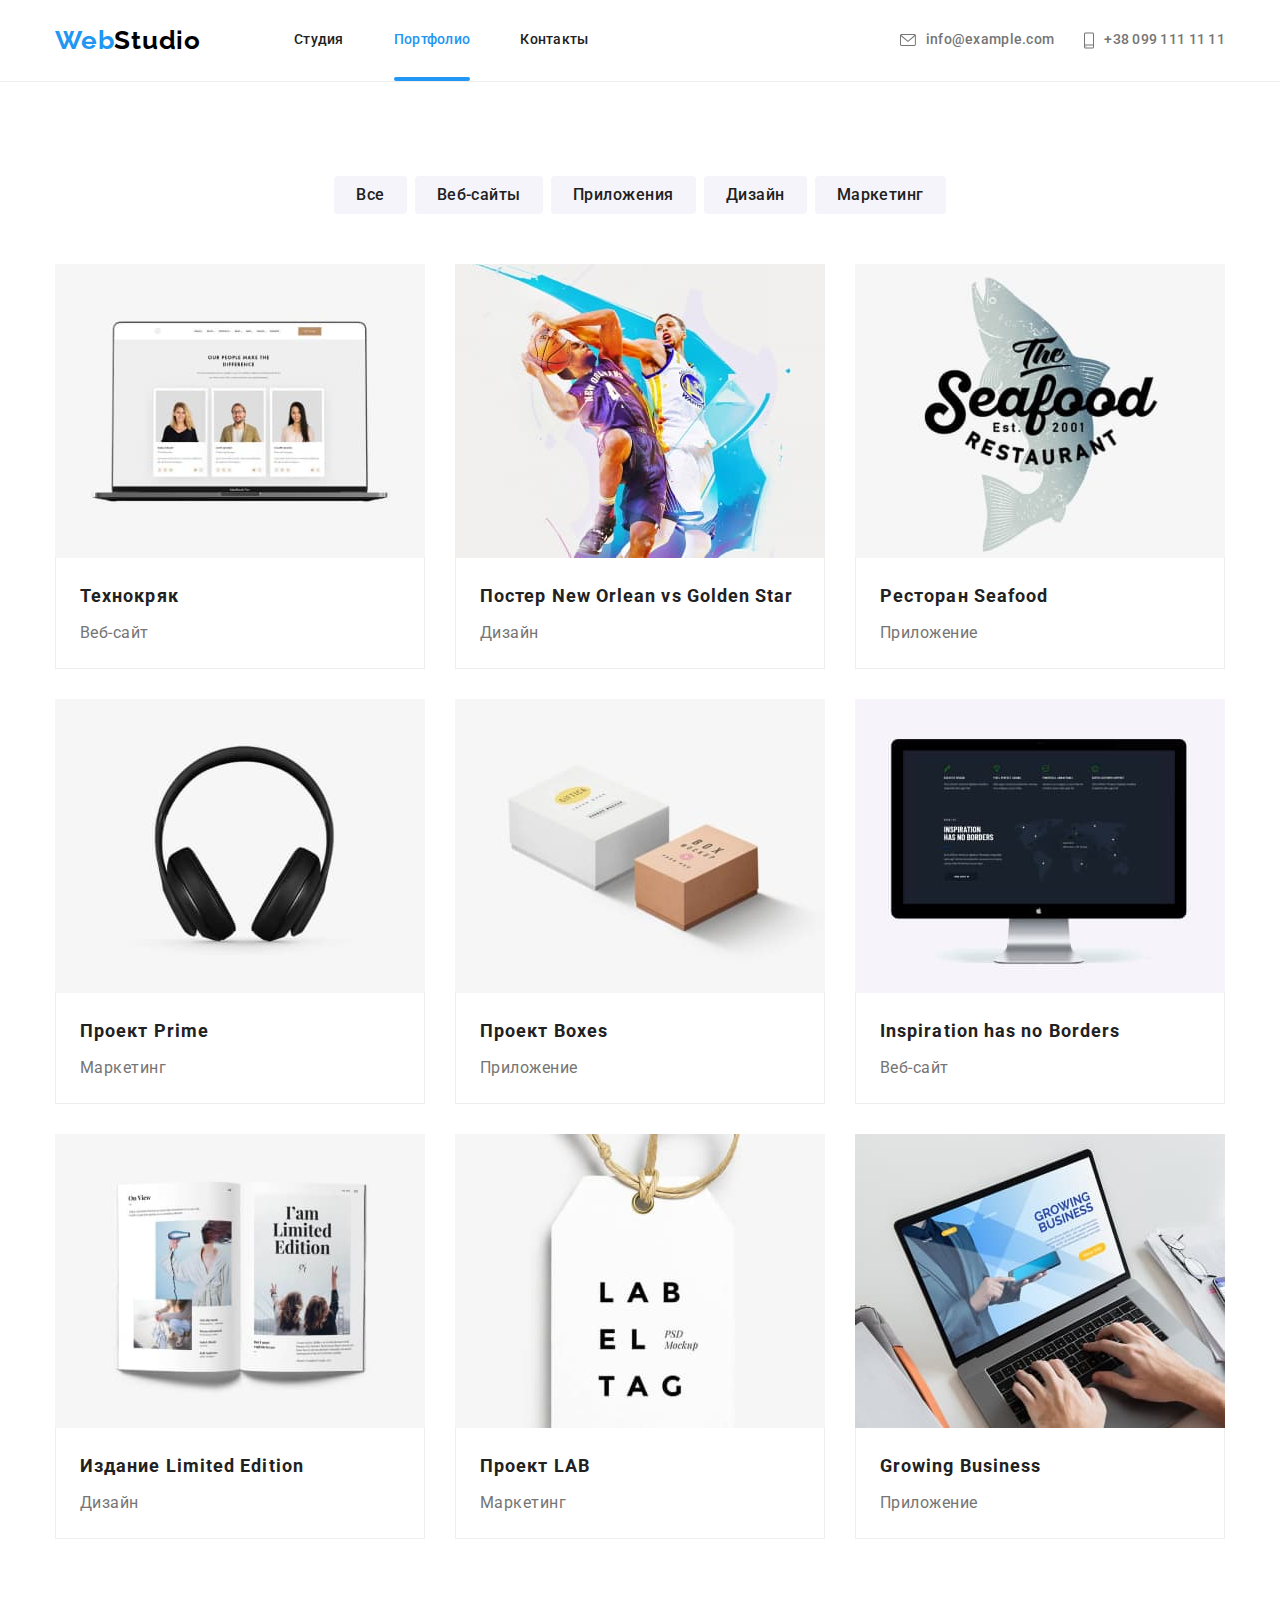
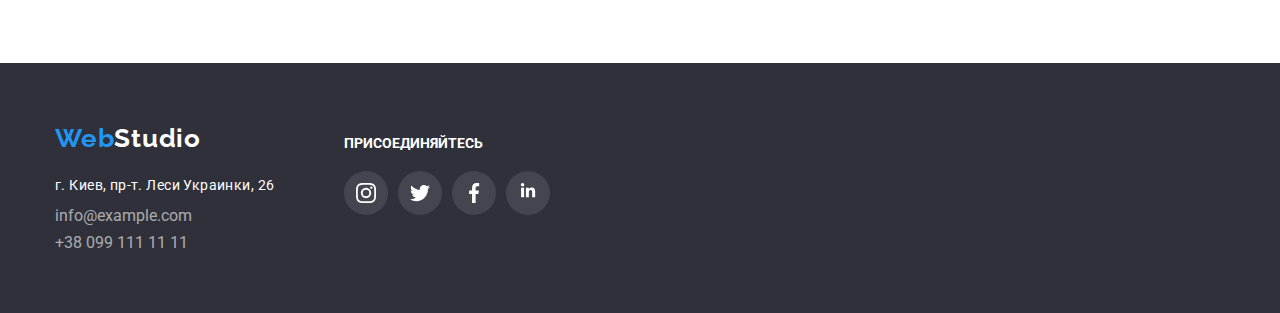
==== portfolio.html @ 6dac3a72 "Копирование ДЗ №5" ====
<!DOCTYPE html>
<html lang="ru">
    <head>
    <title>Портфолио</title>
    <meta charset="UTF-8">
    <link rel="preconnect" href="https://fonts.googleapis.com">
    <link rel="preconnect" href="https://fonts.gstatic.com" crossorigin>
    <link href="https://fonts.googleapis.com/css2?family=Raleway:wght@700&family=Roboto:wght@400;500;700;900&display=swap"
    rel="stylesheet">
    <link rel="stylesheet" href="https://cdnjs.cloudflare.com/ajax/libs/modern-normalize/1.1.0/modern-normalize.min.css">
    <link rel="stylesheet" href="./css/styles.css">
</head>
<body>
    <header class="header">
        <div class="container">
            <div class="flex-box">
                <nav class="main-nav">
                    <a class="logofull" href="./index.html"><span class="logo">Web</span><span
                            class="logo-black">Studio</span></a>
                    <ul class="menu-nav">
                        <li class="link-nav"><a class="navlink" href="./index.html">Студия</a></li>
                        <li class="link-nav"><a class="navlink current" href="./portfolio.html">Портфолио</a></li>
                        <li class="link-nav"><a class="navlink" href="Контакты">Контакты</a></li>
                    </ul>
                </nav>
                <ul class="contacts">
                    <li class="contact-items"><a class="contact" href="mailto:info@example.com">
                            <svg class="icons-header" width="16px" height="12px">
                                <use href="./images/icons.svg#icon-envelope"></use>
                            </svg>info@example.com
                        </a>
                    </li>
                    <li class="contact-items"><a class="contact" href="tel:+380991111111">
                            <svg class="icons-header" width="10px" height="16.93px">
                                <use href="./images/icons.svg#icon-smartphone"></use>
                            </svg>+38 099 111 11 11
                        </a>
                    </li>
                </ul>
            </div>
        </div>
    </header>
    </div>
    <main>
        <section class="buttons-img section">
            <div class="container">
            <h1 class="hidden">Portfolio</h1>  <!-- скрыть !!!!-->
            <ul class="buttons">
            <li class="button-item"><button class="button" type="button">Все</button></li>
            <li class="button-item"><button class="button" type="button">Веб-сайты</button></li>
            <li class="button-item"><button class="button" type="button">Приложения</button></li>
            <li class="button-item"><button class="button" type="button">Дизайн</button></li>
            <li class="button-item"><button class="button" type="button">Маркетинг</button></li>
            </ul>
            <ul class="images-portfolio">
                <li class="images-foto"><a class="link-portfolio" href="#">
                    <div class="card">
                            <div class="actions">
                                <img src="./images/laptop.jpg" 
                                alt="Рабочий стол ноутбука" 
                                width="370" 
                                height="294"/>
                                <div class="card-text">
                                    <p>Технокряк это современная площадка распространения коронавируса. Компании используют эту
                                        платформу для цифрового шпионажа и атак на защищённые сервера конкурентов.</p>
                                </div>
                            </div>
                            <div class="portfolio-box">
                                <h2 class="title-portfolio">Технокряк</h2>
                                <p class="type-portfolio">Веб-сайт</p>
                            </div>
                    </div>
                    </a>
                </li>
                <li class="images-foto"><a class="link-portfolio" href="#">
                    <div class="card">
                        <div class="actions">
                            <img src="./images/sport.jpg" 
                            alt="Спортивный постер" 
                            width="370" 
                            height="294"/>
                            <div class="card-text">
                                <p>Технокряк это современная площадка распространения коронавируса. Компании используют эту
                                    платформу для цифрового шпионажа и атак на защищённые сервера конкурентов.</p>
                            </div>
                         </div>
                        <div class="portfolio-box">
                        <h2 class="title-portfolio">Постер New Orlean vs Golden Star</h2>
                        <p class="type-portfolio">Дизайн</p>
                        </div>
                    </div>    
                    </a>
                </li>
                <li class="images-foto"><a class="link-portfolio" href="#">
                    <div class="card">
                        <div class="actions">
                            <img src="./images/logo.jpg" 
                            alt="Логотип Seafood" 
                            width="370" 
                            height="294"/>
                            <div class="card-text">
                                <p>Технокряк это современная площадка распространения коронавируса. Компании используют эту
                                    платформу для цифрового шпионажа и атак на защищённые сервера конкурентов.</p>
                            </div>
                        </div>
                        <div class="portfolio-box">
                        <h2 class="title-portfolio">Ресторан Seafood</h2>
                        <p class="type-portfolio">Приложение</p>
                        </div>
                    </div>
                    </a>
                </li>
                <li class="images-foto"><a class="link-portfolio" href="#">
                    <div class="card">
                        <div class="actions">
                            <img src="./images/hearphones.jpg" 
                            alt="Проект Prime" 
                            width="370" 
                            height="294"/>
                            <div class="card-text">
                                <p>Технокряк это современная площадка распространения коронавируса. Компании используют эту
                                    платформу для цифрового шпионажа и атак на защищённые сервера конкурентов.</p>
                            </div>
                        </div>
                        <div class="portfolio-box">
                        <h2 class="title-portfolio">Проект Prime</h2>
                        <p class="type-portfolio">Маркетинг</p>
                        </div>
                    </div>
                    </a>
                </li>
                <li class="images-foto"><a class="link-portfolio" href="#">
                    <div class="card">
                        <div class="actions">
                            <img src="./images/boxes.jpg" 
                            alt="Проект Boxes" 
                            width="370" 
                            height="294"/>
                            <div class="card-text">
                                <p>Технокряк это современная площадка распространения коронавируса. Компании используют эту
                                    платформу для цифрового шпионажа и атак на защищённые сервера конкурентов.</p>
                            </div>
                        </div>
                        <div class="portfolio-box">
                        <h2 class="title-portfolio">Проект Boxes</h2>
                        <p class="type-portfolio">Приложение</p>
                        </div>
                    </div>
                    </a>
                </li>
                <li class="images-foto"><a class="link-portfolio" href="#">
                    <div class="card">
                        <div class="actions">
                            <img src="./images/monitor.jpg" 
                            alt="Монитор" 
                            width="370" 
                            height="294"/>
                            <div class="card-text">
                                <p>Технокряк это современная площадка распространения коронавируса. Компании используют эту
                                    платформу для цифрового шпионажа и атак на защищённые сервера конкурентов.</p>
                            </div>
                        </div>
                            <div class="portfolio-box">
                            <h2 class="title-portfolio">Inspiration has no Borders</h2>
                            <p class="type-portfolio">Веб-сайт</p>
                            </div>
                    </div>
                    </a>
                </li>
                <li class="images-foto"><a class="link-portfolio" href="#">
                    <div class="card">
                        <div class="actions">
                            <img src="./images/book.jpg" 
                            alt="Книга" 
                            width="370" 
                            height="294"/>
                            <div class="card-text">
                                <p>Технокряк это современная площадка распространения коронавируса. Компании используют эту
                                    платформу для цифрового шпионажа и атак на защищённые сервера конкурентов.</p>
                            </div>
                        </div>
                        <div class="portfolio-box">
                        <h2 class="title-portfolio">Издание Limited Edition</h2>
                        <p class="type-portfolio">Дизайн</p>
                        </div>
                    </div>
                    </a>
                </li>
                <li class="images-foto"><a class="link-portfolio" href="#">
                    <div class="card">
                        <div class="actions">
                            <img src="./images/label.jpg" 
                            alt="Бирка" 
                            width="370" 
                            height="294"/>
                            <div class="card-text">
                                <p>Технокряк это современная площадка распространения коронавируса. Компании используют эту
                                    платформу для цифрового шпионажа и атак на защищённые сервера конкурентов.</p>
                            </div>
                        </div>
                        <div class="portfolio-box">
                        <h2 class="title-portfolio">Проект LAB</h2>
                        <p class="type-portfolio">Маркетинг</p>
                        </div>
                    </div>
                    </a>
                </li>
                <li class="images-foto"><a class="link-portfolio" href="#">
                    <div class="card">
                        <div class="actions">
                            <img src="./images/worklaptop.jpg" 
                            alt="Ноутбук" 
                            width="370" 
                            height="294"/>
                            <div class="card-text">
                                <p>Технокряк это современная площадка распространения коронавируса. Компании используют эту
                                    платформу для цифрового шпионажа и атак на защищённые сервера конкурентов.</p>
                            </div> 
                        </div>
                        <div class="portfolio-box">
                        <h2 class="title-portfolio">Growing Business</h2>
                        <p class="type-portfolio">Приложение</p>
                        </div>
                    </div>
                    </a>
                </li>      
            </ul>
            </div>
        </section>
    </main>
    <footer class="footer">
        <div class="container">
        <ul class="parts">
            <li>
                <a class="logofull" href="./index.html"><span class="logo">Web</span><span class="logo-white">Studio</span></a>
                <address>
                    <ul class="contact-list-footer">
                        <li class="address-footer"><a class="contact-address" href="https://goo.gl/maps/3nvqBp6d8EfzjDu38">г.
                                Киев, пр-т. Леси
                                Украинки, 26</a></li>
                        <li class="mail-footer"><a class="contact-footer" href="mailto:info@example.com">info@example.com</a>
                        </li>
                        <li class="tel-footer"><a class="contact-footer" href="tel:+380991111111">+38 099 111 11 11</a></li>
                    </ul>
                </address>
            </li>
            <li class="join-part">
                <div>
                    <h4 class="join-tittle">ПРИСОЕДИНЯЙТЕСЬ</h4>
                    <ul class="join-list">
                        <li class="socials-join"><a class="join-link" href="https://www.instagram.com">
                                <svg class="join-icons" width="20px" height="20px">
                                    <use href="./images/icons.svg#icon-instagram-1"></use>
                                </svg>
                            </a>
                        </li>
                        <li class="socials-join"><a class="join-link" href="https://twitter.com">
                                <svg class="join-icons" width="20px" height="20px">
                                    <use href="./images/icons.svg#icon-twitter-1"></use>
                                </svg>
                            </a>
                        </li>
                        <li class="socials-join"><a class="join-link" href="https://www.facebook.com">
                                <svg class="join-icons" width="20px" height="20px">
                                    <use href="./images/icons.svg#icon-facebook-1"></use>
                                </svg>
                            </a>
                        </li>
                        <li class="socials-join"><a class="join-link" href="https://linkedin.com/">
                                <svg class="join-icons" width="20px" height="20px">
                                    <use href="./images/icons.svg#icon-linkedin-1"></use>
                                </svg>
                            </a>
                        </li>
                    </ul>
            </li>
        </ul>
        </address>
        </div>
    </footer>
</body>
</html>
---- css/styles.css ----
:root {
  /* Цвет основного текста */
  --main-text-color: #757575;
  /* Цвет текста навигаций */
  --color-text-nav: #212121;
  /* Цвет акцента */
  --color-accent: #2196f3;
  /* Цвет основого фона */
  --background-color-main: #e5e5e5;
  /* Цвет фона футера и раздела заказа */
  --background-color: #2f303a;
  /* Цвет фона кнопок */
  --background-buttons: #f5f4fa;
  /* цвет кнопок и адреса */
  --color-but-add: #fff;

  --color-icons: #afb1b8;

  --timing-function: cubic-bezier(0.4, 0, 0.2, 1);
}
body {
  font-family: Roboto, sans-serif;
  color: var(--main-text-color);
}

ul {
  list-style: none;
}

img {
  display: block;
}
.container {
  margin-left: auto;
  margin-right: auto;
  width: 1200px;
  padding-left: 15px;
  padding-right: 15px;
}
/* Header */

.header {
  border-bottom: 1px solid #eeeeee;
}

/* logo */
.logofull {
  font-family: Raleway, sans-serif;
  font-weight: 700;
  font-size: 26px;
  line-height: 1.19;
  letter-spacing: 0.03em;
  text-decoration: none;
}

.logo {
  color: var(--color-accent);
}
.logo-black {
  color: #000;
}

.logo-white {
  color: var(--color-but-add);
}

/* Menu-nav */
.flex-box {
  display: flex;
}

.main-nav,
.contacts {
  display: flex;
  align-items: center;
}

.menu-nav {
  display: flex;
  margin-left: 93px;
  padding-left: 0;
  margin-top: 0px;
  margin-bottom: 0px;
}
.navlink {
  position: relative;
}
.current::after {
  content: '';
  display: block;
  width: 100%;
  height: 4px;
  background-color: var(--color-accent);
  position: absolute;
  bottom: -1px;
  border-radius: 2px;
  color: var(--color-accent);
}

.menu-nav .link-nav:not(:last-child) {
  margin-right: 50px;
}
.menu-nav .navlink {
  display: block;
  align-items: center;
  padding-top: 32px;
  padding-bottom: 32px;
  font-weight: 500;
  font-size: 14px;
  line-height: 1.14;
  letter-spacing: 0.02em;
  text-decoration: none;
  color: var(--color-text-nav);
  /* CSS-переход */
  transition-property: color;
  transition-duration: 250ms;
  transition-timing-function: var(--timing-function);
  transition-delay: 0ms;
}

.menu-nav .current {
  color: var(--color-accent);
}

.menu-nav .active {
  color: var(--color-accent);
}

.menu-nav .navlink:hover,
.menu-nav .navlink:focus {
  color: var(--color-accent);
}

.contacts {
  margin-left: auto;
  padding-left: 0px;
  margin-top: 0px;
  margin-bottom: 0px;
}
.icons-header {
  margin-right: 10px;
}
.contacts .contact-items:not(:last-child) {
  margin-right: 30px;
}

.contact {
  padding-top: 32px;
  padding-bottom: 32px;
  display: flex;
  align-items: center;
}
.contacts .contact,
.footer .contact {
  font-style: normal;
  font-weight: 500;
  font-size: 14px;
  line-height: 1.14;
  letter-spacing: 0.02em;
  text-decoration: none;
  color: var(--main-text-color);
  /* CSS-переход */
  transition-property: color;
  transition-duration: 250ms;
  transition-timing-function: var(--timing-function);
  transition-delay: 0ms;
}

.contacts .contact:hover,
.contacts .contact:focus {
  color: var(--color-accent);
}

.icons-header {
  fill: var(--main-text-color);
  /* CSS-переход */
  transition-property: fill;
  transition-duration: 250ms;
  transition-timing-function: var(--timing-function);
  transition-delay: 0ms;
}
.contact:hover .icons-header,
.contact:focus .icons-header {
  fill: var(--color-accent);
}

/* Buttons */
.buttons {
  padding: 0px;
  margin-top: 0px;
  margin-bottom: 0px;
  display: flex;
  justify-content: center;
}
.buttons .button {
  font-family: Roboto;
  color: var(--color-text-nav);
  background-color: var(--background-buttons);
  font-weight: 500;
  font-size: 16px;
  line-height: 1.625;
  letter-spacing: 0.03em;
  cursor: pointer;
  border-radius: 4px;
  border: transparent;
  padding: 6px 22px;
  /* CSS-переход */
  transition-property: color, background-color, box-shadow;
  transition-duration: 250ms;
  transition-timing-function: var(--timing-function);
  transition-delay: 0ms;
}

.buttons .button:hover,
.buttons .button:focus {
  box-shadow: 0px 3px 1px rgba(0, 0, 0, 0.1), 0px 1px 2px rgba(0, 0, 0, 0.08),
    0px 2px 2px rgba(0, 0, 0, 0.12);
  color: var(--color-but-add);
  background-color: var(--color-accent);
}

.button-item:not(:last-child) {
  margin-right: 8px;
}
/* Portfolio */
.images-portfolio {
  display: flex;
  flex-wrap: wrap;
  padding: 0px;
  margin-top: 50px;
  margin-bottom: 0px;
}

.images-portfolio .title-portfolio {
  font-weight: 700;
  font-size: 18px;
  line-height: 2;
  letter-spacing: 0.06em;
  color: var(--color-text-nav);
  margin-top: 0px;
  margin-bottom: 0px;
}
.images-portfolio .type-portfolio {
  font-size: 16px;
  line-height: 1.875;
  letter-spacing: 0.03em;
  padding: 0px;
  margin-top: 0px;
  margin-bottom: 0px;
  padding-top: 4px;
  color: var(--main-text-color);
}
.portfolio-box {
  padding: 20px 24px;
  border-bottom: 1px solid #eeeeee;
  border-left: 1px solid #eeeeee;
  border-right: 1px solid #eeeeee;
}
.images-foto {
  margin-right: 30px;
  margin-bottom: 30px;
}

.images-foto:nth-child(3n) {
  margin-right: 0px;
}
/* Footer */

.footer {
  background-color: var(--background-color);
  padding-top: 60px;
  padding-bottom: 60px;
}

.contact-footer {
  color: rgba(255, 255, 255, 0.6);
  text-decoration: none;
  font-style: normal;
}

.mail-footer {
  margin-top: 9px;
}

.tel-footer {
  margin-top: 9px;
}

.address-footer {
  margin-top: 20px;
}

.footer .contact-address {
  font-style: normal;
  color: var(--color-but-add);
  font-family: Roboto;
  font-size: 14px;
  line-height: 1.71;
  letter-spacing: 0.03em;
  text-decoration: none;
}
/* footer join */
.join-part {
  display: flex;
  flex-direction: column;
  margin-left: 70px;
  margin-top: 12px;
}

.join-tittle {
  color: var(--color-but-add);
  font-style: normal;
  font-weight: bold;
  font-size: 14px;
  line-height: 16px;
  letter-spacing: 1.143;
  margin-top: 0px;
  margin-bottom: 20px;
}

.join-list {
  display: flex;
  align-items: center;
  padding: 0px;
  margin: 0px;
}

.join-link {
  display: flex;
  align-items: center;
  justify-content: center;
  width: 44px;
  height: 44px;
  border-radius: 50%;
  background-color: rgba(255, 255, 255, 0.1);
  /* CSS-переход */
  transition-property: background-color;
  transition-duration: 250ms;
  transition-timing-function: var(--timing-function);
  transition-delay: 0ms;
}
.socials-join + .socials-join {
  margin-left: 10px;
}

.join-link:hover,
.join-link:focus {
  background-color: var(--color-accent);
}

.join-icons {
  fill: var(--color-but-add);
}

.parts {
  padding: 0px;
  margin: 0px;
  display: flex;
}

/* Main index */
.title-benefits {
  color: var(--color-text-nav);
  font-weight: 700;
  font-size: 14px;
  line-height: 1.14;
  letter-spacing: 0.03em;
  margin-top: 0px;
  margin-bottom: 0px;
}

.text-benefits {
  font-size: 14px;
  line-height: 1.71;
  letter-spacing: 0.03em;
  margin-top: 10px;
  margin-bottom: 0px;
}

.title-about-us {
  font-weight: 700;
  font-size: 36px;
  line-height: 1.16;
  text-align: center;
  letter-spacing: 0.03em;
  color: var(--color-text-nav);
}

.title-our-team {
  font-weight: 700;
  font-size: 36px;
  line-height: 1.12;
  text-align: center;
  letter-spacing: 0.03em;
  color: var(--color-text-nav);
  margin-top: 0px;
  margin-bottom: 50px;
}

.our-team {
  background-color: var(--background-buttons);
}

.bottom-box {
  padding-top: 30px;
  padding-bottom: 30px;
}
.title-name {
  font-weight: 500;
  font-size: 16px;
  line-height: 1.187;
  letter-spacing: 0.03em;
  color: var(--color-text-nav);
  margin-top: 0px;
  margin-bottom: 0px;
  text-align: center;
  padding-bottom: 10px;
}
.work-position {
  font-size: 16px;
  line-height: 1.187;
  letter-spacing: 0.03em;
  margin-top: 0px;
  margin-bottom: 0px;
  text-align: center;
}

/* HEROOOOOO */

.for-user {
  background-image: linear-gradient(to bottom, rgba(47, 48, 58, 0.4), rgba(47, 48, 58, 0.4)),
    url('../images/background_hero.jpg');
  background-repeat: no-repeat;
  background-position: 50% 50%;
  background-size: cover;
  display: flex;
  align-items: center;
  flex-direction: column;
  padding-top: 200px;
  padding-bottom: 200px;
}
.title-for-user {
  font-weight: 900;
  font-size: 44px;
  line-height: 1.36;
  text-align: center;
  letter-spacing: 0.06em;
  text-transform: uppercase;
  color: var(--color-but-add);
  margin-bottom: 0px;
  margin-top: 0px;
  padding-bottom: 30px;
}

.button-text {
  font-weight: 700;
  font-size: 16px;
  line-height: 1.875;
  letter-spacing: 0.06em;
  background-color: var(--color-accent);
  color: var(--color-but-add);
  cursor: pointer;
  text-shadow: 0px 4px 4px rgba(0, 0, 0, 0.25);
  border-radius: 4px;
  padding: 10px 32px;
  /* CSS-переход */
  transition-property: background-color;
  transition-duration: 250ms;
  transition-timing-function: var(--timing-function);
  transition-delay: 0ms;
}
.button-text:hover,
.button-text:focus {
  background-color: #188ce8;
}

.img-position {
  width: 270px;
  background-color: var(--color-but-add);
  border: none;
  box-shadow: 0px 1px 3px rgba(0, 0, 0, 0.12), 0px 1px 1px rgba(0, 0, 0, 0.14),
    0px 2px 1px rgba(0, 0, 0, 0.2);
  border-radius: 0px 0px 4px 4px;
}
.img-cont {
  display: flex;
  padding-left: 0px;
  margin-top: 0px;
  margin-bottom: 0px;
}

.img-position:not(:last-child) {
  margin-right: 30px;
}
.section {
  padding-top: 94px;
  padding-bottom: 94px;
}
.benefits {
  padding-top: 94px;
}

.benefits-title-text {
  display: flex;
  padding: 0px;
  margin: 0px;
}

.benefits-cont {
  width: 270px;
}
.benefits-cont:not(:last-child) {
  margin-right: 30px;
}

.img-about-us {
  display: flex;
  margin-top: 0px;
  margin-bottom: 0px;
  padding: 0px;
}
.title-about-us {
  margin-top: 0px;
  margin-bottom: 50px;
}

.img-about-us li:not(:last-child) {
  margin-right: 30px;
}

.contact-list-footer {
  margin-top: 0px;
  padding: 0px;
  margin-bottom: 0px;
}

.hidden {
  display: none;
}

/* our team  */
.social-icons-list {
  display: flex;
  justify-content: center;
  align-items: center;
  padding: 16px 32px 0px 32px;
}
.socials + .socials {
  margin-left: 10px;
}
.social-items {
  display: flex;
  align-items: center;
  justify-content: center;
  width: 44px;
  height: 44px;
  border-radius: 50%;
  /* CSS-переход */
  transition-property: background-color;
  transition-duration: 250ms;
  transition-timing-function: var(--timing-function);
  transition-delay: 0ms;
}

.social-items:hover,
.social-items:focus {
  background-color: var(--color-accent);
}

.social-items .social-icons {
  fill: var(--color-icons);
  /* CSS-переход */
  transition-property: fill;
  transition-duration: 250ms;
  transition-timing-function: var(--timing-function);
  transition-delay: 0ms;
}

.social-items:hover .social-icons,
.social-items:focus .social-icons {
  fill: var(--color-but-add);
}

/* clients */
.title-client {
  color: var(--color-text-nav);
  font-weight: bold;
  font-size: 36px;
  line-height: 42px;
  text-align: center;
  letter-spacing: 1.17;
  margin-top: 0px;
  margin-bottom: 50px;
}

.client-list {
  display: flex;
}

.client-list {
  padding: 0px;
  margin: 0px;
}
.client + .client {
  margin-left: 30px;
}

.client-icon {
  fill: var(--color-icons);
  /* CSS-переход */
  transition-property: fill;
  transition-duration: 250ms;
  transition-timing-function: var(--timing-function);
  transition-delay: 0ms;
}

.client {
  display: flex;
}

.client-link {
  width: 170px;
  height: 92px;
  border: 1px solid var(--color-icons);
  border-radius: 4px;
  /* CSS-переход */
  transition-property: fill, border;
  transition-duration: 250ms;
  transition-timing-function: var;
  transition-delay: 0ms;
}

.client-link:hover,
.client-link:focus {
  fill: var(--color-accent);
  border: 1px solid var(--color-accent);
}

.client-link:hover .client-icon,
.client-link:focus .client-icon {
  fill: var(--color-accent);
}
.link-portfolio {
  text-decoration: none;
}
.link-portfolio .card {
  /* CSS-переход */
  transition-property: box-shadow;
  transition-duration: 250ms;
  transition-timing-function: var(--timing-function);
  transition-delay: 0ms;
}

.link-portfolio:hover .card {
  box-shadow: 0px 1px 1px rgba(0, 0, 0, 0.12), 0px 4px 4px rgba(0, 0, 0, 0.06),
    1px 4px 6px rgba(0, 0, 0, 0.16);
}

.icon-benefits {
  width: 270px;
  height: 120px;
  background-color: var(--background-buttons);
  border-radius: 4px;
  margin-bottom: 30px;
  display: flex;
  align-items: center;
  justify-content: center;
}
.img-list {
  position: relative;
}
.type-img-about-us {
  background: rgba(47, 48, 58, 0.8);
  position: absolute;
  bottom: 0;
  width: 370px;
  height: 70px;
  font-weight: bold;
  font-size: 14px;
  line-height: 16px;
  letter-spacing: 0.03em;
  color: var(--color-but-add);
  display: flex;
  align-items: center;
  justify-content: center;
}

.actions {
  position: relative;
  overflow: hidden;
}

.card-text {
  display: flex;
  padding-left: 24px;
  padding-right: 24px;
  flex-wrap: wrap;
  align-items: center;
  position: absolute;
  background: rgba(33, 150, 243, 0.9);
  color: var(--color-but-add);
  width: 100%;
  height: 100%;
  bottom: 0;
  font-weight: 400;
  font-size: 18px;
  line-height: 1.56;
  letter-spacing: 0.03em;
  transform: translateY(101%);
  transition-property: transform;
  transition-duration: 250ms;
  transition-timing-function: var(--timing-function);
  transition-delay: 0ms;
}

.link-portfolio:hover .card-text {
  transform: translateY(0%);
}
/* Модалка + бэкдроп */

.backdrop {
  position: fixed;
  background-color: rgba(0, 0, 0, 0.2);
  top: 0;
  left: 0;
  width: 100%;
  height: 100%;
  z-index: 1;
  opacity: 1;
  transition: opacity;
  transition-duration: 250ms;
  transition-timing-function: var(--timing-function);
}
.backdrop.is-hidden {
  opacity: 0;
  pointer-events: none;
}

.backdrop.is-hidden .modal {
  transform: translate(-50%, -50%) scale(0.1);
}

.modal {
  position: absolute;
  top: 50%;
  left: 50%;
  transform: translate(-50%, -50%) scale(1);
  width: 528px;
  height: 591px;
  background-color: var(--color-but-add);
  box-shadow: 0px 1px 3px rgba(0, 0, 0, 0.12), 0px 1px 1px rgba(0, 0, 0, 0.14),
    0px 2px 1px rgba(0, 0, 0, 0.2);
  border-radius: 4px;
  transition: transform;
  transition-duration: 250ms;
  transition-timing-function: var(--timing-function);
}

.but-close-modal {
  position: absolute;
  top: 8px;
  right: 8px;
  border: none;
  background-color: var(--color-but-add);
  padding: 0px;
  cursor: pointer;
}
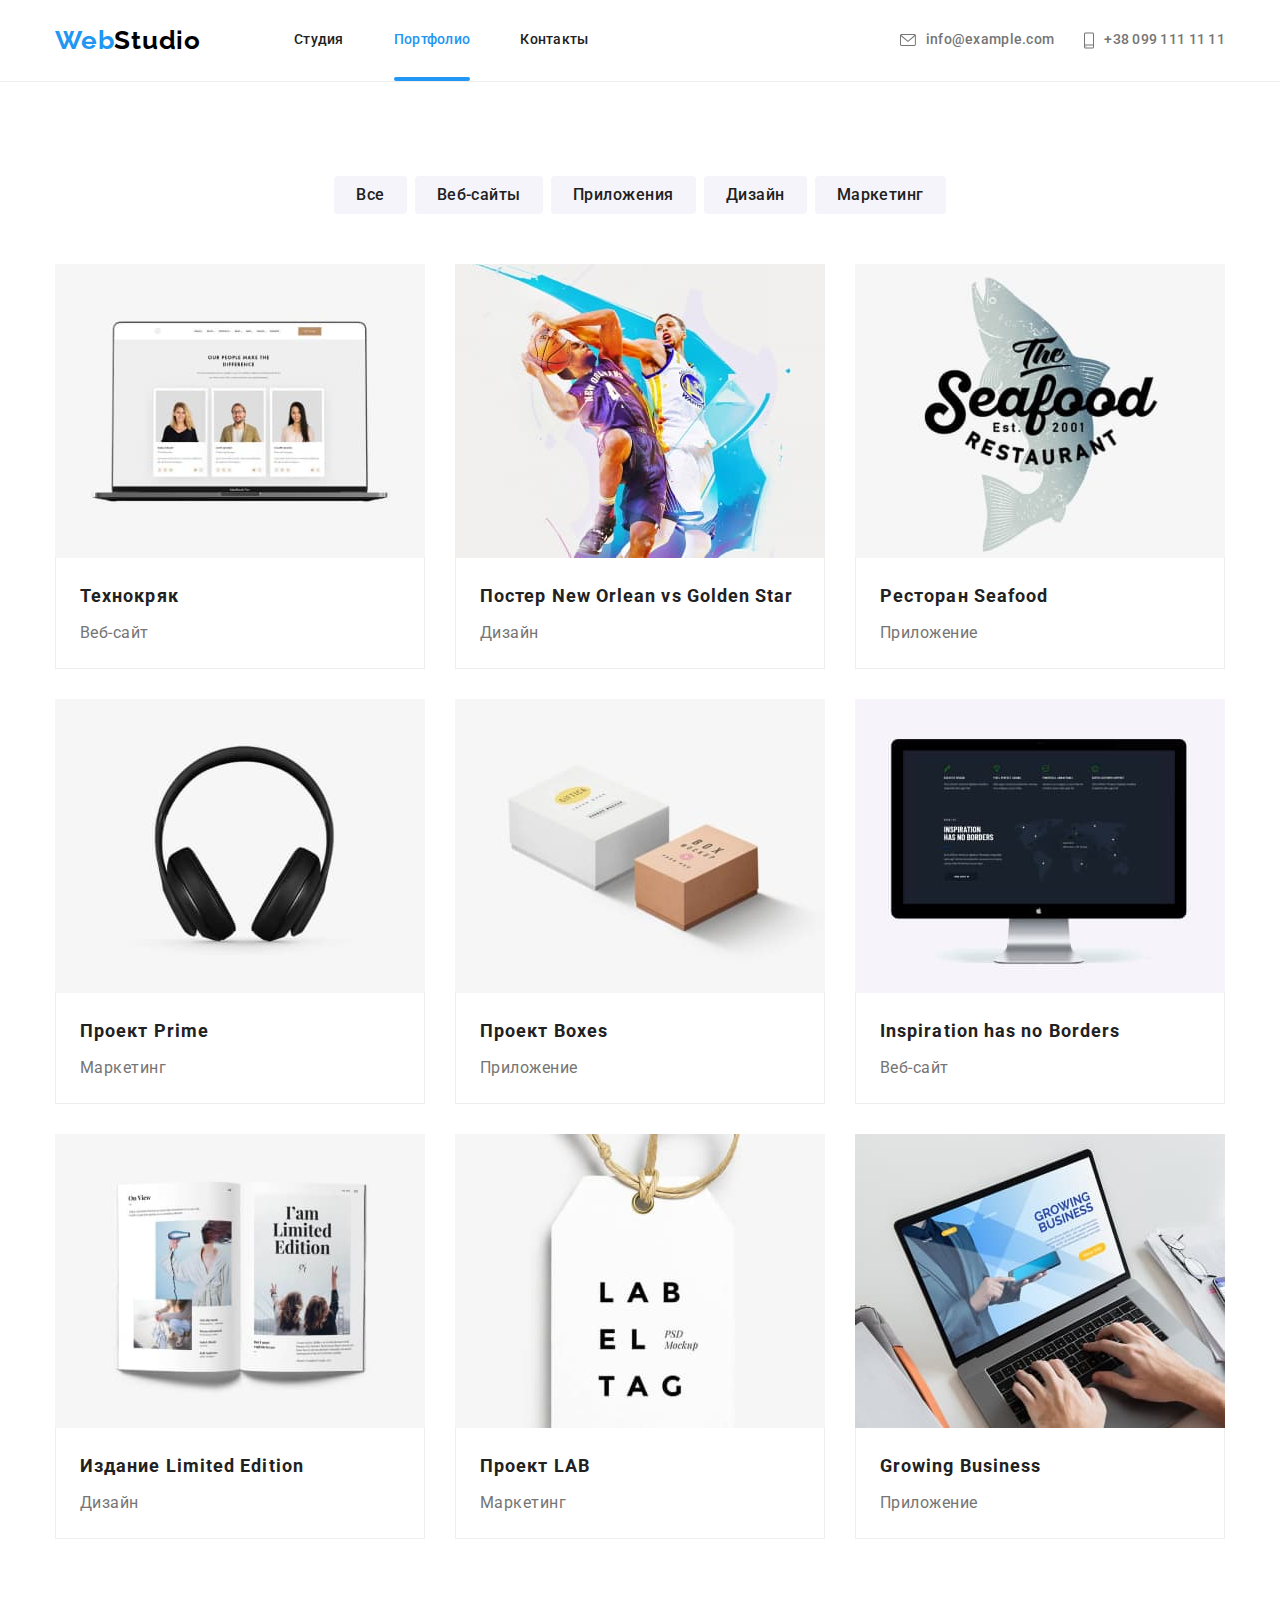
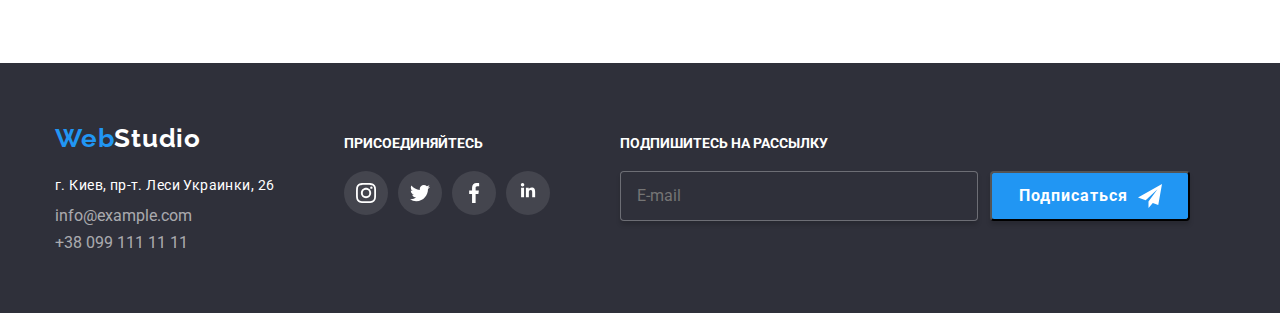
==== commit 36424711: "Сверстал модалку с баз стилями" ====
--- a/portfolio.html
+++ b/portfolio.html
@@ -274,6 +274,26 @@
                         </li>
                     </ul>
             </li>
+            <li class="join-part">
+                <div>
+                    <h4 class="join-tittle">ПОДПИШИТЕСЬ НА РАССЫЛКУ</h4>
+                    <div class="mailing-form">
+                        <form class="input-window">
+                            <label>
+                                <input type="email" name="mailing" placeholder="E-mail" />
+                            </label>
+                        </form>
+                        <button type="submit" class="but-footer">
+                            <div class="but-list">
+                                <span class="text-but">Подписаться</span>
+                                <svg class="icon-mail" width="24px" height="24px">
+                                    <use href="./images/icons.svg#icon-send"></use>
+                                </svg>
+                            </div>
+                        </button>
+                    </div>
+                </div>
+            </li>
         </ul>
         </address>
         </div>
--- a/css/styles.css
+++ b/css/styles.css
@@ -765,3 +765,150 @@
   padding: 0px;
   cursor: pointer;
 }
+/* Формы футер*/
+.but-footer {
+  width: 200px;
+  height: 50px;
+  box-shadow: 0px 4px 4px rgba(0, 0, 0, 0.15);
+  border-radius: 4px;
+  background: var(--color-accent);
+  cursor: pointer;
+  margin-left: 12px;
+}
+
+.but-list {
+  display: flex;
+  align-items: center;
+  justify-content: center;
+}
+
+.icon-mail {
+  margin-left: 10px;
+}
+
+.text-but {
+  font-weight: 700;
+  font-size: 16px;
+  line-height: 1.875;
+  letter-spacing: 0.06em;
+  color: var(--color-but-add);
+}
+
+.input-window input {
+  width: 358px;
+  height: 50px;
+  background: var(--background-color);
+  border: 1px solid rgba(255, 255, 255, 0.3);
+  box-shadow: 0px 4px 4px rgba(0, 0, 0, 0.15);
+  border-radius: 4px;
+  padding-left: 16px;
+  color: var(--color-but-add);
+  outline: none;
+}
+
+.mailing-form {
+  display: flex;
+}
+/* Оформление модалки */
+
+.title-modal {
+  font-weight: bold;
+  font-size: 20px;
+  line-height: 1.15;
+  text-align: center;
+  letter-spacing: 0.03em;
+  color: var(--color-text-nav);
+  margin-bottom: 12px;
+  margin-top: 0px;
+}
+.modal-area {
+  padding: 40px;
+}
+
+textarea {
+  resize: none;
+}
+
+.form-area {
+  margin-bottom: 10px;
+  display: flex;
+  flex-direction: column;
+}
+
+.form-area input {
+  border: 1px solid rgba(33, 33, 33, 0.2);
+  border-radius: 4px;
+  height: 40px;
+  padding: 11px 0px 11px 12px;
+}
+
+.form-area label {
+  margin-bottom: 4px;
+}
+
+.check-box {
+  margin-bottom: 30px;
+  display: flex;
+  justify-content: center;
+  align-items: center;
+}
+
+.text-checkbox {
+  font-weight: 400;
+  font-size: 14px;
+  line-height: 1.71;
+  letter-spacing: 0.03em;
+}
+
+.link-checkbox {
+  color: var(--color-accent);
+  text-decoration-skip-ink: none;
+}
+
+.but-modal {
+  display: flex;
+  justify-content: center;
+  align-items: center;
+  width: 200px;
+  height: 50px;
+  background: var(--color-accent);
+  box-shadow: 0px 4px 4px rgba(0, 0, 0, 0.15);
+  border-radius: 4px;
+  color: var(--color-but-add);
+  font-family: Roboto;
+  font-weight: bold;
+  font-size: 16px;
+  line-height: 1.875;
+  letter-spacing: 0.06em;
+}
+
+.form-comment {
+  display: flex;
+  flex-direction: column;
+}
+
+.form-comment {
+  margin-bottom: 20px;
+}
+
+.form-comment label {
+  padding-bottom: 4px;
+}
+
+.form-comment textarea {
+  padding: 12px 16px;
+  border: 1px solid rgba(33, 33, 33, 0.2);
+  border-radius: 4px;
+}
+
+.form-comment textarea::placeholder {
+  font-size: 12px;
+  line-height: 1.17;
+  letter-spacing: 0.01em;
+  color: rgba(117, 117, 117, 0.5);
+}
+
+.button-modal {
+  display: flex;
+  justify-content: center;
+}
